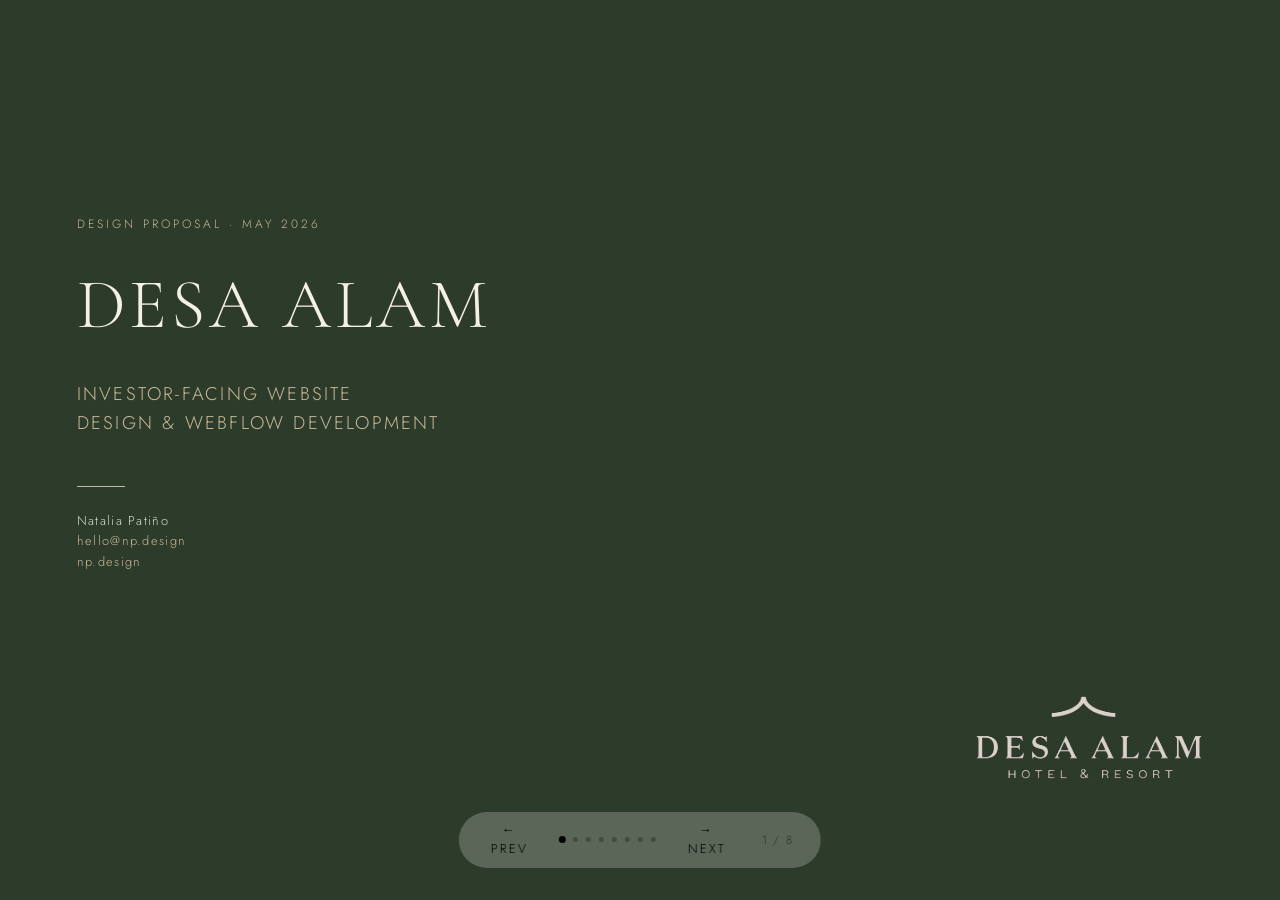
==== desa-alam/index.html @ dafca30a "Update index.html" ====
<!DOCTYPE html>
<html lang="en">
<head>
<meta charset="UTF-8">
<meta name="viewport" content="width=device-width, initial-scale=1.0">
<title>Desa Alam - Website Proposal</title>
<style>
  @import url('https://fonts.googleapis.com/css2?family=Cormorant+Garamond:ital,wght@0,300;0,400;0,500;0,600;1,300;1,400&family=Jost:wght@200;300;400&display=swap');

  *, *::before, *::after { box-sizing: border-box; margin: 0; padding: 0; }

  /* —— Primitives (opaque hex only) —— */
  :root {
    --color-white: #FFFFFF;
    --color-black: #000000;
    --beige-100: #F8F5EF;
    --beige-200: #F5F0E6;
    --beige-300: #EDE6D8;
    --beige-400: #E8DFD0;
    --beige-500: #D4C8B4;
    --beige-600: #C8B89A;
    --beige-700: #B5A898;
    --beige-800: #8C7B6E;
    --beige-900: #1E1C1A;
    --green-100: #E8F0E4;
    --green-200: #D6E0CE;
    --green-400: #5A7254;
    --green-600: #3D4F38;
    --green-800: #2D3B2A;
    --green-900: #1E2820;
    /* Nav-only transparency */
    --nav-white: #FFFFFF;
    --nav-black: #000000;
    --nav-alpha-strong: 0.72;
    --nav-alpha-weak: 0.14;
    /* Spacing (8px grid) */
    --space-4: 4px;
    --space-8: 8px;
    --space-12: 12px;
    --space-16: 16px;
    --space-24: 24px;
    --space-32: 32px;
    --space-40: 40px;
    --space-48: 48px;
    --space-56: 56px;
    --space-64: 64px;
    --space-72: 72px;
    --space-80: 80px;
    --space-96: 96px;
    --space-120: 120px;
    --space-144: 144px;
    --space-168: 168px;
    --inset-slide-x: clamp(var(--space-32), 6vw, var(--space-96));
    --inset-slide-y: clamp(var(--space-40), 5vh, var(--space-80));
    --gap-section: clamp(var(--space-24), 2vh, var(--space-40));
    /* Fixed bottom nav: offset from viewport + pill height + safe area */
    --nav-overlap: calc(var(--space-32) + var(--space-80) + env(safe-area-inset-bottom, 0px));
    /* Typography (subset, fluid; display+headline+label 1.4, body 1.6); min 12px for text tiers */
    --text-display-lg: clamp(40px, 5.5vw, 72px);
    --text-display-numeric: clamp(52px, 7vw, 96px);
    --text-display-md: clamp(32px, 3.25vw + 1rem, 56px);
    --text-headline-lg: clamp(28px, 3vw + 0.75rem, 68px);
    --text-headline-md: clamp(24px, 2.5vw + 0.65rem, 52px);
    --text-headline-sm: clamp(18px, 1.5vw + 0.7rem, 36px);
    --text-body-intro: clamp(16px, 1.25vw + 0.55rem, 34px);
    --text-body-md: clamp(12px, 0.5vw + 0.75rem, 20px);
    --text-body-sm: clamp(12px, 0.4vw + 0.65rem, 17px);
    --text-label: clamp(12px, 0.28vw + 0.58rem, 16px);
    --text-label-caps: clamp(12px, 0.22vw + 0.52rem, 14px);
    --text-name: clamp(18px, 1.35vw + 0.55rem, 28px);
    --text-serif-accent: clamp(14px, 1.35vw + 0.55rem, 24px);
  }

  .slide.theme-light {
    --bg-primary: var(--beige-200);
    --bg-secondary: var(--beige-400);
    --content-primary: var(--beige-900);
    --content-secondary: var(--green-600);
    --content-subtle: var(--beige-800);
    --border-primary: var(--beige-600);
    --border-secondary: var(--beige-500);
  }
  .slide.theme-dark {
    --bg-primary: var(--green-800);
    --bg-secondary: var(--green-900);
    --content-primary: var(--beige-200);
    --content-secondary: var(--beige-600);
    --content-subtle: var(--green-200);
    --border-primary: var(--beige-600);
    --border-secondary: var(--green-600);
  }

  html, body {
    width: 100%; height: 100%;
    background: var(--green-800);
    font-family: 'Jost', sans-serif;
    font-weight: 300;
    overflow: hidden;
  }

  .deck {
    width: 100vw;
    height: 100vh;
    height: 100dvh;
    position: relative;
  }

  .slide {
    position: absolute;
    inset: 0;
    width: 100%; height: 100%;
    display: none;
    flex-direction: column;
    background: var(--bg-primary);
    color: var(--content-primary);
  }
  .slide.active {
    display: flex;
    overflow-x: hidden;
    overflow-y: auto;
    overscroll-behavior-y: contain;
    -webkit-overflow-scrolling: touch;
  }

  #deck > .slide.s-cover.active {
    left: unset;
    top: unset;
  }

  /* NAV — neutral only; alpha allowed here only */
  .nav {
    position: fixed;
    bottom: var(--space-32); left: 50%;
    transform: translateX(-50%);
    display: flex;
    align-items: center;
    gap: var(--space-24);
    z-index: 100;
    backdrop-filter: blur(8px);
    padding: var(--space-8) var(--space-24);
    border-radius: var(--space-40);
    transition: transform 0.32s cubic-bezier(0.4, 0, 0.2, 1), opacity 0.28s ease;
  }
  .nav.nav--hidden {
    transform: translateX(-50%) translateY(calc(100% + var(--space-32) + env(safe-area-inset-bottom, 0px)));
    opacity: 0;
    pointer-events: none;
  }
  .nav.appearance-on-light {
    background: rgba(0, 0, 0, 0.72);
  }
  .nav.appearance-on-light button {
    color: var(--nav-white);
  }
  .nav.appearance-on-light button:hover { color: var(--nav-white); opacity: 0.85; }
  .nav.appearance-on-light .slide-count { color: rgba(255, 255, 255, 0.55); }
  .nav.appearance-on-light .dot { background: rgba(255, 255, 255, 0.35); }
  .nav.appearance-on-light .dot.active { background: var(--nav-white); }

  .nav.appearance-on-dark {
    background: rgba(255, 255, 255, 0.22);
  }
  .nav.appearance-on-dark button {
    color: var(--nav-black);
  }
  .nav.appearance-on-dark button:hover { opacity: 0.75; }
  .nav.appearance-on-dark .slide-count { color: rgba(0, 0, 0, 0.5); }
  .nav.appearance-on-dark .dot { background: rgba(0, 0, 0, 0.25); }
  .nav.appearance-on-dark .dot.active { background: var(--nav-black); }

  .nav button {
    background: none; border: none;
    font-family: 'Jost', sans-serif;
    font-size: var(--text-label);
    font-weight: 300;
    letter-spacing: 0.15em;
    text-transform: uppercase;
    cursor: pointer;
    padding: var(--space-4) var(--space-8);
    transition: color 0.2s, opacity 0.2s;
    display: flex;
    flex-direction: column;
    align-items: center;
    justify-content: center;
    gap: var(--space-4);
  }
  .nav-btn-arrow {
    line-height: 1;
  }
  .nav-btn-text {
    line-height: 1.2;
  }
  .nav-dots {
    display: flex; gap: var(--space-8); align-items: center;
  }
  .dot {
    width: 5px; height: 5px;
    border-radius: 50%;
    transition: background 0.3s, transform 0.3s;
    cursor: pointer;
  }
  .dot.active { transform: scale(1.4); }
  .slide-count {
    font-size: var(--text-label-caps);
    letter-spacing: 0.1em;
    min-width: var(--space-40);
    text-align: center;
  }

  /* SLIDE 1 — COVER */
  .s-cover {
    justify-content: center;
    justify-content: safe center;
    align-items: flex-start;
    padding-top: var(--inset-slide-y);
    padding-bottom: calc(var(--inset-slide-y) + var(--nav-overlap));
    padding-left: var(--inset-slide-x);
    padding-right: var(--inset-slide-x);
  }
  .s-cover .eyebrow {
    font-family: 'Jost', sans-serif;
    font-size: var(--text-label-caps);
    font-weight: 300;
    letter-spacing: 0.25em;
    text-transform: uppercase;
    color: var(--content-secondary);
    margin-bottom: var(--gap-section);
    line-height: 1.4;
  }
  .s-cover h1 {
    font-family: 'Cormorant Garamond', serif;
    font-weight: 300;
    font-size: var(--text-display-lg);
    color: var(--content-primary);
    line-height: 1.4;
    letter-spacing: 0px;
    margin-bottom: var(--space-24);
  }
  .s-cover h1.cover-brand-title {
    letter-spacing: 4px;
  }
  .s-cover h1 em {
    font-style: italic;
    color: var(--content-secondary);
  }
  .s-cover .subtitle {
    font-size: var(--text-body-md);
    font-weight: 300;
    letter-spacing: 0.12em;
    color: var(--content-secondary);
    text-transform: uppercase;
    margin-bottom: var(--space-48);
    max-width: 1000px;
    line-height: 1.6;
  }
  .cover-line {
    width: var(--space-48); height: 1px;
    background: var(--border-primary);
    margin-bottom: var(--gap-section);
  }
  .cover-meta {
    font-size: var(--text-label);
    letter-spacing: 0.1em;
    color: var(--content-subtle);
    line-height: 1.6;
  }
  .cover-meta a { color: var(--content-secondary); text-decoration: none; }
  .cover-meta a:hover { color: var(--content-primary); }
  .cover-ornament {
    position: absolute;
    right: var(--inset-slide-x); bottom: calc(var(--space-80) + 40px);
    display: block;
    max-width: min(229px, 28vw);
    min-width: 150px;
    min-height: 56px;
    width: auto;
    height: auto;
    object-fit: contain;
    mix-blend-mode: lighten;
    pointer-events: none;
    user-select: none;
  }

  /* SHARED SLIDE LAYOUTS — surface from theme */
  .s-light {}
  .s-dark {}
  .s-sand {}
  .s-green {}
  .s-dark-green {}

  .slide-inner {
    flex: 1 1 auto;
    min-height: 100%;
    display: flex;
    flex-direction: column;
    justify-content: center;
    justify-content: safe center;
    padding-top: var(--inset-slide-y);
    padding-left: var(--inset-slide-x);
    padding-right: var(--inset-slide-x);
    padding-bottom: calc(var(--inset-slide-y) + var(--nav-overlap));
  }

  .slide-header {
    margin-bottom: var(--gap-section);
  }

  .section-label {
    font-size: var(--text-label-caps);
    font-weight: 400;
    letter-spacing: 0.3em;
    text-transform: uppercase;
    margin-bottom: var(--space-16);
    color: var(--content-secondary);
    line-height: 1.4;
  }

  .slide-title {
    font-family: 'Cormorant Garamond', serif;
    font-weight: 300;
    line-height: 1.4;
    letter-spacing: 0;
    color: var(--content-primary);
  }
  .title-lg { font-size: var(--text-headline-lg); }
  .title-md { font-size: var(--text-headline-md); }

  .lede {
    font-family: 'Cormorant Garamond', serif;
    font-size: var(--text-body-intro);
    font-weight: 300;
    color: var(--content-primary);
    line-height: 1.6;
    letter-spacing: 0.01em;
    max-width: 1000px;
  }
  .lede-rule {
    width: var(--space-40);
    height: 1px;
    background: var(--border-primary);
    margin: var(--space-32) 0;
  }

  /* LIMITATIONS SLIDE */
  .limits-list {
    display: flex;
    flex-direction: column;
    gap: 0;
    padding-bottom: 96px;
  }
  .limit-row {
    display: flex;
    align-items: flex-start;
    gap: var(--space-24);
    padding: var(--space-16) 0;
    border-bottom: 1px solid var(--border-secondary);
  }
  .limit-row:first-child { border-top: 1px solid var(--border-secondary); }
  .limit-row--noborder {
    border-bottom: none;
    padding-bottom: 16px;
  }
  .limit-key {
    font-size: var(--text-label-caps);
    font-weight: 400;
    letter-spacing: 0.18em;
    text-transform: uppercase;
    color: var(--content-primary);
    min-width: 144px;
    padding-top: 2px;
    flex-shrink: 0;
    line-height: 1.4;
  }
  .limit-val {
    font-size: var(--text-body-sm);
    font-weight: 300;
    color: var(--content-secondary);
    line-height: 1.6;
    letter-spacing: 0.02em;
  }

  /* PACKAGES SLIDE */
  .packages-grid {
    display: grid;
    grid-template-columns: repeat(3, 1fr);
    gap: 2px;
    margin-top: var(--space-8);
  }
  .packages-grid--bottompad {
    padding-bottom: 96px;
  }
  .packages-grid:has(> .pkg > .pkg-days) {
    grid-template-rows: auto auto auto auto 1fr;
  }
  .packages-grid:has(> .pkg > .pkg-days) > .pkg {
    display: grid;
    grid-template-rows: subgrid;
    grid-row: span 5;
    min-height: 0;
  }
  .packages-grid:not(:has(> .pkg > .pkg-days)) {
    grid-template-rows: auto auto auto 1fr;
  }
  .packages-grid:not(:has(> .pkg > .pkg-days)) > .pkg {
    display: grid;
    grid-template-rows: subgrid;
    grid-row: span 4;
    min-height: 0;
  }
  .pkg {
    padding: var(--space-32) var(--space-24);
    background: var(--bg-secondary);
    color: var(--content-primary);
  }
  .pkg-num {
    font-family: 'Cormorant Garamond', serif;
    font-size: 14px;
    font-weight: 600;
    letter-spacing: 0.2em;
    margin-bottom: var(--gap-section);
    color: var(--content-subtle);
    line-height: 1.4;
  }
  .pkg-title {
    font-family: 'Cormorant Garamond', serif;
    font-size: var(--text-headline-sm);
    font-weight: 400;
    line-height: 1.4;
    margin-bottom: var(--space-24);
    color: var(--content-primary);
    align-self: center;
  }
  .pkg-days {
    font-size: var(--text-label-caps);
    font-weight: 400;
    letter-spacing: 0.2em;
    text-transform: uppercase;
    margin-bottom: var(--space-24);
    color: var(--content-subtle);
    line-height: 1.4;
  }
  .pkg-divider {
    height: 1px;
    margin-bottom: var(--space-24);
    background: var(--border-primary);
  }
  .pkg-items {
    display: flex;
    flex-direction: column;
    gap: var(--space-8);
    flex: 1;
    min-height: 0;
    color: var(--content-subtle);
  }
  .pkg-item {
    font-size: var(--text-body-sm);
    font-weight: 300;
    line-height: 1.6;
    letter-spacing: 0.02em;
    display: flex;
    align-items: flex-start;
    gap: var(--space-8);
    color: var(--content-secondary);
  }
  .pkg-item::before {
    content: '';
    display: block;
    width: 4px; height: 4px;
    border-radius: 50%;
    margin-top: calc((1.6em - 4px) / 2);
    flex-shrink: 0;
    background: var(--border-primary);
  }
  .pkg-items > .pkg-item:only-child::before {
    display: none;
  }

  /* TOTAL SLIDE */
  .total-layout {
    display: grid;
    grid-template-columns: 1fr 1fr;
    gap: var(--space-48);
    align-items: center;
  }
  .total-left {
    display: flex;
    flex-direction: column;
    gap: var(--space-8);
  }
  .total-equation {
    font-size: var(--text-label-caps);
    font-weight: 400;
    letter-spacing: 0.3em;
    text-transform: uppercase;
    color: var(--content-subtle);
    margin-bottom: 0;
    line-height: 1.4;
  }
  .total-amount {
    font-family: 'Cormorant Garamond', serif;
    font-size: var(--text-display-numeric);
    font-weight: 300;
    color: var(--content-primary);
    line-height: 1;
    letter-spacing: 0;
    margin-bottom: var(--gap-section);
  }
  .total-amount .currency {
    font-size: min(26px, max(12px, 0.45em));
    color: var(--content-subtle);
    margin-left: var(--space-4);
  }
  .total-note {
    font-size: var(--text-label);
    font-weight: 300;
    color: var(--content-subtle);
    line-height: 1.6;
    font-style: italic;
    max-width: 340px;
  }
  .total-right {
    border-left: 1px solid var(--border-primary);
    padding-left: var(--space-48);
  }
  .costs-label {
    font-size: var(--text-label-caps);
    font-weight: 400;
    letter-spacing: 0.3em;
    text-transform: uppercase;
    color: var(--content-subtle);
    margin-bottom: var(--space-24);
    line-height: 1.4;
  }
  .cost-row {
    display: flex;
    flex-direction: column;
    justify-content: space-between;
    align-items: flex-start;
    padding: var(--space-16) 0;
    border-bottom: none;
    gap: var(--space-8);
  }
  .cost-key {
    font-size: var(--text-label);
    font-weight: 300;
    color: var(--content-primary);
    letter-spacing: 0.03em;
    line-height: 1.6;
  }
  .cost-key strong {
    display: block;
    font-weight: 400;
    font-size: var(--text-body-sm);
    margin-bottom: 2px;
    line-height: 1.4;
  }
  .cost-val {
    font-size: var(--text-body-sm);
    font-weight: 400;
    color: var(--content-primary);
    letter-spacing: 0.03em;
    line-height: 1.4;
    white-space: nowrap;
    text-align: right;
  }
  .costs-disclaimer {
    font-size: var(--text-label);
    font-weight: 400;
    color: var(--content-subtle);
    font-style: italic;
    line-height: 1.6;
    margin-top: var(--space-12);
    max-width: 340px;
  }
  .cost-tag {
    font-size: var(--text-label-caps);
    letter-spacing: 0.15em;
    text-transform: uppercase;
    color: var(--content-secondary);
    padding: 2px var(--space-8);
    border: 1px solid var(--border-primary);
    border-radius: var(--space-40);
    margin-right: var(--space-4);
    line-height: 1.4;
  }

  /* TIMELINE */
  .tl-launch {
    margin-top: var(--space-40);
    margin-bottom: 0;
    padding-top: var(--gap-section);
    padding-bottom: 104px;
    border-top: 1px solid var(--border-secondary);
    font-size: var(--text-body-sm);
    font-weight: 300;
    color: var(--content-subtle);
    letter-spacing: 0.05em;
    line-height: 1.6;
  }
  .tl-launch strong {
    font-weight: 400;
    color: var(--content-primary);
    font-family: 'Cormorant Garamond', serif;
    font-size: var(--text-serif-accent);
    line-height: 1.4;
  }

  .slide-inner--bottompad {
    padding-bottom: calc(var(--gap-section) + var(--nav-overlap));
  }

  /* —— Responsive: package slides (three-box grid) at 568px; other slides at 480px; tablet keeps desktop layouts —— */
  @media (max-width: 568px) {
    .packages-grid {
      grid-template-columns: 1fr;
      gap: var(--space-8);
    }
    .packages-grid:has(> .pkg > .pkg-days),
    .packages-grid:not(:has(> .pkg > .pkg-days)) {
      grid-template-rows: unset;
    }
    .packages-grid:has(> .pkg > .pkg-days) > .pkg,
    .packages-grid:not(:has(> .pkg > .pkg-days)) > .pkg {
      display: flex;
      flex-direction: column;
      grid-row: auto;
      grid-template-rows: unset;
      min-height: unset;
    }
    .pkg {
      padding: var(--space-24) var(--space-16);
    }
    .pkg .pkg-title {
      align-self: stretch;
    }
    .slide-inner:has(.packages-grid) {
      padding-left: max(var(--space-32), env(safe-area-inset-left, 0px));
      padding-right: max(var(--space-32), env(safe-area-inset-right, 0px));
    }
  }

  @media (max-width: 480px) {
    .limit-row {
      flex-direction: column;
      align-items: stretch;
      gap: var(--space-8);
    }
    .limit-key {
      max-width: none;
      flex: none;
      min-width: 0;
      padding-top: 0;
    }
    .limit-val {
      flex: none;
      min-width: 0;
    }
    .total-layout {
      grid-template-columns: 1fr;
      gap: var(--gap-section);
      align-items: stretch;
    }
    .total-layout > * {
      min-width: 0;
    }
    .total-right {
      border-left: none;
      padding-left: 0;
      border-top: 1px solid var(--border-primary);
      padding-top: var(--gap-section);
    }
    .total-note {
      max-width: none;
    }
    .costs-disclaimer {
      max-width: none;
    }
    .cost-row {
      flex-direction: column;
      align-items: stretch;
      gap: var(--space-8);
    }
    .cost-val {
      white-space: normal;
      text-align: start;
      align-self: flex-start;
    }
    .slide-inner:has(.limits-list),
    .slide-inner:has(.total-layout) {
      padding-left: max(var(--space-32), env(safe-area-inset-left, 0px));
      padding-right: max(var(--space-32), env(safe-area-inset-right, 0px));
    }
    .nav {
      padding-left: var(--space-12);
      padding-right: var(--space-12);
    }
  }

  /* —— Print / Save as PDF (1280×832px, no pagination bar) —— */
  @page {
    size: 1280px 832px;
    margin: 0;
  }

  @media print {
    :root {
      --nav-overlap: 0px;
    }

    html, body {
      overflow: visible !important;
      height: auto !important;
      width: 100%;
      print-color-adjust: exact;
      -webkit-print-color-adjust: exact;
    }

    .nav {
      display: none !important;
    }

    .deck {
      position: static;
      width: 100%;
      height: auto;
      min-height: 0;
      print-color-adjust: exact;
      -webkit-print-color-adjust: exact;
    }

    .slide {
      position: relative !important;
      inset: auto !important;
      left: auto !important;
      top: auto !important;
      right: auto !important;
      bottom: auto !important;
      width: 100% !important;
      min-height: 832px;
      height: auto;
      max-height: none;
      display: flex !important;
      flex-direction: column !important;
      overflow: visible !important;
      page-break-after: always;
      break-after: page;
      page-break-inside: avoid;
      break-inside: avoid;
      print-color-adjust: exact;
      -webkit-print-color-adjust: exact;
    }

    .slide:last-child {
      page-break-after: auto;
      break-after: auto;
    }

    .slide.active {
      overflow: visible !important;
    }

    #deck > .slide.s-cover.active {
      left: auto !important;
      top: auto !important;
    }

    .limits-list,
    .tl-launch {
      padding-bottom: 0 !important;
    }
  }
</style>
</head>
<body>

<div class="deck" id="deck">

  <!-- SLIDE 1: COVER -->
  <div class="slide s-cover theme-dark active" data-index="0">
    <div class="eyebrow">Design Proposal · May 2026</div>
    <h1 class="cover-brand-title">DESA ALAM</h1>
    <div class="subtitle">
      Investor-facing website<br>
      Design &amp; Webflow Development
    </div>
    <div class="cover-line"></div>
    <div class="cover-meta">
      Natalia Patiño<br>
      <a href="mailto:hello@np.design">hello@np.design</a><br>
      <a href="https://np.design">np.design</a>
    </div>
    <img class="cover-ornament" src="assets/desa-alam-logo.png" alt="Desa Alam Hotel &amp; Resort" width="229" height="180" decoding="async" />
  </div>

  <!-- SLIDE 2: OVERVIEW -->
  <div class="slide s-light theme-light" data-index="1">
    <div class="slide-inner">
      <div class="slide-header">
        <div class="section-label">Overview</div>
        <h2 class="slide-title title-lg">DESA ALAM Website</h2>
      </div>
      <div>
        <p class="lede">
          Proposal for the design and Webflow development of DESA ALAM's investor-facing website: a multi-page digital presence communicating the project vision, investment opportunity, and team behind a luxury resort development on Lombok, Indonesia.
        </p>
        <div class="lede-rule"></div>
      </div>
    </div>
  </div>

  <!-- SLIDE 3: OBJECTIVES -->
  <div class="slide s-light theme-light" data-index="2">
    <div class="slide-inner slide-inner--bottompad">
      <div class="slide-header">
        <div class="section-label">Proposal</div>
        <h2 class="slide-title title-md">Design Objectives</h2>
      </div>
      <div class="packages-grid packages-grid--bottompad">
        <div class="pkg">
          <div class="pkg-num">01</div>
          <div class="pkg-title">Silent Luxury</div>
          <div class="pkg-divider"></div>
          <div class="pkg-items">
            <div class="pkg-item">Visual language in the spirit of Aman Resorts, editorial, calm, confident</div>
          </div>
        </div>
        <div class="pkg">
          <div class="pkg-num">02</div>
          <div class="pkg-title">Elevated Design</div>
          <div class="pkg-divider"></div>
          <div class="pkg-items">
            <div class="pkg-item">A website that feels refined from day one, reflecting the ambition of the project.</div>
          </div>
        </div>
        <div class="pkg">
          <div class="pkg-num">03</div>
          <div class="pkg-title">Selling with Confidence</div>
          <div class="pkg-divider"></div>
          <div class="pkg-items">
            <div class="pkg-item">Let the project speak for itself. The investment opportunity is presented with elegance, not pressure.</div>
          </div>
        </div>
      </div>
    </div>
  </div>

  <!-- SLIDE 4: SCOPE -->
  <div class="slide s-light theme-light" data-index="3">
    <div class="slide-inner">
      <div class="slide-header">
        <div class="section-label">Proposal</div>
        <h2 class="slide-title title-md">Scope of Work</h2>
      </div>
      <div class="limits-list">
        <div class="limit-row">
          <div class="limit-key">Home</div>
          <div class="limit-val">Vision, sense of location, navigation into key sections</div>
        </div>
        <div class="limit-row">
          <div class="limit-key">The Investment</div>
          <div class="limit-val">Opportunity overview, key metrics, investment structure, development timeline</div>
        </div>
        <div class="limit-row">
          <div class="limit-key">The Experience</div>
          <div class="limit-val">Amenities, location, resort concept, lifestyle</div>
        </div>
        <div class="limit-row">
          <div class="limit-key">The Team</div>
          <div class="limit-val">Developer profile, architecture studio, key team members, advisors</div>
        </div>
        <div class="limit-row">
          <div class="limit-key">Ready to Invest</div>
          <div class="limit-val">Next steps, contact form</div>
        </div>
        <div class="limit-row">
          <div class="limit-key">FAQs</div>
          <div class="limit-val">Answers to common questions</div>
        </div>
        <div class="limit-row limit-row--noborder">
          <div class="limit-key">Legal Pages</div>
          <div class="limit-val">Privacy Policy, Imprint, etc.</div>
        </div>
      </div>
    </div>
  </div>

  <!-- SLIDE 5: LIMITATIONS -->
  <div class="slide s-dark-green theme-dark" data-index="4">
    <div class="slide-inner">
      <div class="slide-header">
        <div class="section-label">Proposal</div>
        <h2 class="slide-title title-md">Scope Limitations</h2>
      </div>
      <div class="limits-list">
        <div class="limit-row">
          <div class="limit-key">Language</div>
          <div class="limit-val">English only: single language, no localization</div>
        </div>
        <div class="limit-row">
          <div class="limit-key">Content</div>
          <div class="limit-val">Final copy, photography, and renders provided by the client. I advise on structure and content needs, and support with AI-generated imagery and copy drafts as needed.</div>
        </div>
        <div class="limit-row">
          <div class="limit-key">SEO</div>
          <div class="limit-val">Webflow outputs clean, fast, SEO-friendly code. Keyword strategy, content SEO, and ongoing optimisation are not included.</div>
        </div>
        <div class="limit-row">
          <div class="limit-key">Analytics</div>
          <div class="limit-val">Google Analytics can be connected via a simple embed at no extra cost. Event tracking, conversion funnels, and monitoring are not part of the scope.</div>
        </div>
        <div class="limit-row">
          <div class="limit-key">Domain</div>
          <div class="limit-val">The client is responsible for purchasing their own domain.</div>
        </div>
        <div class="limit-row limit-row--noborder">
          <div class="limit-key">PDF Brochure</div>
          <div class="limit-val">Design and layout of the downloadable PDF is not included in this scope, as the complexity and extent of the document is not yet defined. Depending on requirements, this can be scoped as a separate add-on.</div>
        </div>
      </div>
    </div>
  </div>

  <!-- SLIDE 6: WORKING PACKAGES -->
  <div class="slide s-light theme-light" data-index="5">
    <div class="slide-inner slide-inner--bottompad">
      <div class="slide-header">
        <div class="section-label">Proposal</div>
        <h2 class="slide-title title-md">Design Process &amp; Timeline</h2>
      </div>
      <div class="packages-grid">
        <div class="pkg">
          <div class="pkg-num">01</div>
          <div class="pkg-title">Concept &amp; Structure</div>
          <div class="pkg-days">2 design days</br>CW 23</div>
          <div class="pkg-divider"></div>
          <div class="pkg-items">
            <div class="pkg-item">Information architecture and page structure for all pages</div>
            <div class="pkg-item">Wireframe-level layouts</div>
            <div class="pkg-item">Content briefing: defining what copy, imagery, and assets are needed per page</div>
          </div>
        </div>
        <div class="pkg">
          <div class="pkg-num">02</div>
          <div class="pkg-title">Visual Design</div>
          <div class="pkg-days">4 design days</br>CW 24/25</div>
          <div class="pkg-divider"></div>
          <div class="pkg-items">
            <div class="pkg-item">High-fidelity design and visual language of the website</div>
            <div class="pkg-item">Typography system, colour palette, UI components, spacing and layout (built on CI, logo and brand colours provided by client)</div>
            <div class="pkg-item">Desktop, tablet and mobile layouts</div>
          </div>
        </div>
        <div class="pkg">
          <div class="pkg-num">03</div>
          <div class="pkg-title">Webflow Build &amp; Launch</div>
          <div class="pkg-days">4 design days</br>CW 26/27</div>
          <div class="pkg-divider"></div>
          <div class="pkg-items">
            <div class="pkg-item">Full build in Webflow</div>
            <div class="pkg-item">Responsive implementation (desktop, tablet, mobile)</div>
            <div class="pkg-item">Pre-launch QA</div>
            <div class="pkg-item">Domain connection</div>
          </div>
        </div>
      </div>
      <div class="tl-launch">
        Launch first week of July 2026 (assuming kick-off on June 1st)
      </div>
    </div>
  </div>

  <!-- SLIDE 7: TOTAL + COSTS -->
  <div class="slide s-light theme-light" data-index="6">
    <div class="slide-inner">
      <div class="slide-header">
        <div class="section-label">Proposal</div>
        <h2 class="slide-title title-md">Total Cost</h2>
      </div>
      <div class="total-layout">
        <div class="total-left">
          <div class="total-equation">10 days × 800 EUR</div>
          <div class="total-amount">8.000<span class="currency">EUR</span></div>
        </div>
        <div class="total-right">
          <div class="costs-label">Webflow hosting</div>
          <div class="cost-row">
            <div class="cost-key">
              <strong>Webflow Premium Plan</strong>
            </div>
            <div class="cost-val">~$25 / month</div>
          </div>
          <div class="costs-disclaimer">
            Indicative costs for orientation. Final hosting will depend on the site's actual needs.
          </div>
        </div>
      </div>
    </div>
  </div>

  <!-- SLIDE 8: CLOSING -->
  <div class="slide s-cover theme-dark" data-index="7">
    <div class="eyebrow">DESA ALAM · Lombok</div>
    <h1>Looking forward to hearing your thoughts.</h1>
    <div class="subtitle">
      Please reach out if you have any questions or if anything needs adjusting.
    </div>
    <div class="cover-line"></div>
    <div class="cover-meta">
      Natalia Patiño<br>
      <a href="mailto:hello@np.design">hello@np.design</a><br>
      <a href="https://np.design">np.design</a>
    </div>
  </div>

</div>

<!-- NAV -->
<nav class="nav appearance-on-dark" role="navigation" aria-label="Slide navigation">
  <button type="button" onclick="go(-1)" aria-label="Previous slide"><span class="nav-btn-arrow" aria-hidden="true">←</span><span class="nav-btn-text">Prev</span></button>
  <div class="nav-dots" id="dots"></div>
  <button type="button" onclick="go(1)" aria-label="Next slide"><span class="nav-btn-arrow" aria-hidden="true">→</span><span class="nav-btn-text">Next</span></button>
  <span class="slide-count" id="count"></span>
</nav>

<script>
const slides = document.querySelectorAll('.slide');
const dotsEl = document.getElementById('dots');
const countEl = document.getElementById('count');
const navEl = document.querySelector('.nav');
let cur = 0;
const total = slides.length;

const SCROLL_DIR_THRESHOLD = 6;
const SCROLL_HIDE_MIN = 28;
let lastSlideScrollTop = 0;
let navTouchStart = null;

function showNav() {
  if (navEl) navEl.classList.remove('nav--hidden');
}

function hideNav() {
  if (navEl) navEl.classList.add('nav--hidden');
}

function onSlideScroll(e) {
  const el = e.currentTarget;
  const st = el.scrollTop;
  const dy = st - lastSlideScrollTop;
  if (Math.abs(dy) < SCROLL_DIR_THRESHOLD) {
    lastSlideScrollTop = st;
    return;
  }
  if (dy > 0 && st > SCROLL_HIDE_MIN) hideNav();
  else if (dy < 0) showNav();
  lastSlideScrollTop = st;
}

function bindActiveSlideScroll() {
  slides.forEach((s) => s.removeEventListener('scroll', onSlideScroll));
  const active = document.querySelector('.slide.active');
  if (active) {
    lastSlideScrollTop = active.scrollTop;
    active.addEventListener('scroll', onSlideScroll, { passive: true });
  }
}

document.addEventListener('click', (e) => {
  if (!navEl || navEl.contains(e.target)) return;
  showNav();
});

document.addEventListener('touchstart', (e) => {
  if (e.touches.length !== 1) return;
  const t = e.touches[0];
  navTouchStart = { x: t.clientX, y: t.clientY };
}, { passive: true });

document.addEventListener('touchend', (e) => {
  if (!navTouchStart || !navEl || !e.changedTouches.length) return;
  const t = e.changedTouches[0];
  const dx = Math.abs(t.clientX - navTouchStart.x);
  const dy = Math.abs(t.clientY - navTouchStart.y);
  navTouchStart = null;
  if (dx > 22 || dy > 22) return;
  if (!navEl.contains(t.target)) showNav();
}, { passive: true });

slides.forEach((_, i) => {
  const d = document.createElement('div');
  d.className = 'dot' + (i === 0 ? ' active' : '');
  d.onclick = () => goTo(i);
  dotsEl.appendChild(d);
});

function updateNavAppearance() {
  if (!navEl) return;
  const active = document.querySelector('.slide.active');
  navEl.classList.remove('appearance-on-light', 'appearance-on-dark');
  if (active && active.classList.contains('theme-light')) {
    navEl.classList.add('appearance-on-light');
  } else {
    navEl.classList.add('appearance-on-dark');
  }
}

function goTo(n) {
  slides[cur].classList.remove('active');
  dotsEl.children[cur].classList.remove('active');
  cur = Math.max(0, Math.min(total - 1, n));
  slides[cur].classList.add('active');
  dotsEl.children[cur].classList.add('active');
  countEl.textContent = (cur + 1) + ' / ' + total;
  updateNavAppearance();
  showNav();
  bindActiveSlideScroll();
}

function go(dir) { goTo(cur + dir); }

document.addEventListener('keydown', e => {
  if (e.key === 'ArrowRight' || e.key === 'ArrowDown') go(1);
  if (e.key === 'ArrowLeft' || e.key === 'ArrowUp') go(-1);
});

goTo(0);
</script>
</body>
</html>
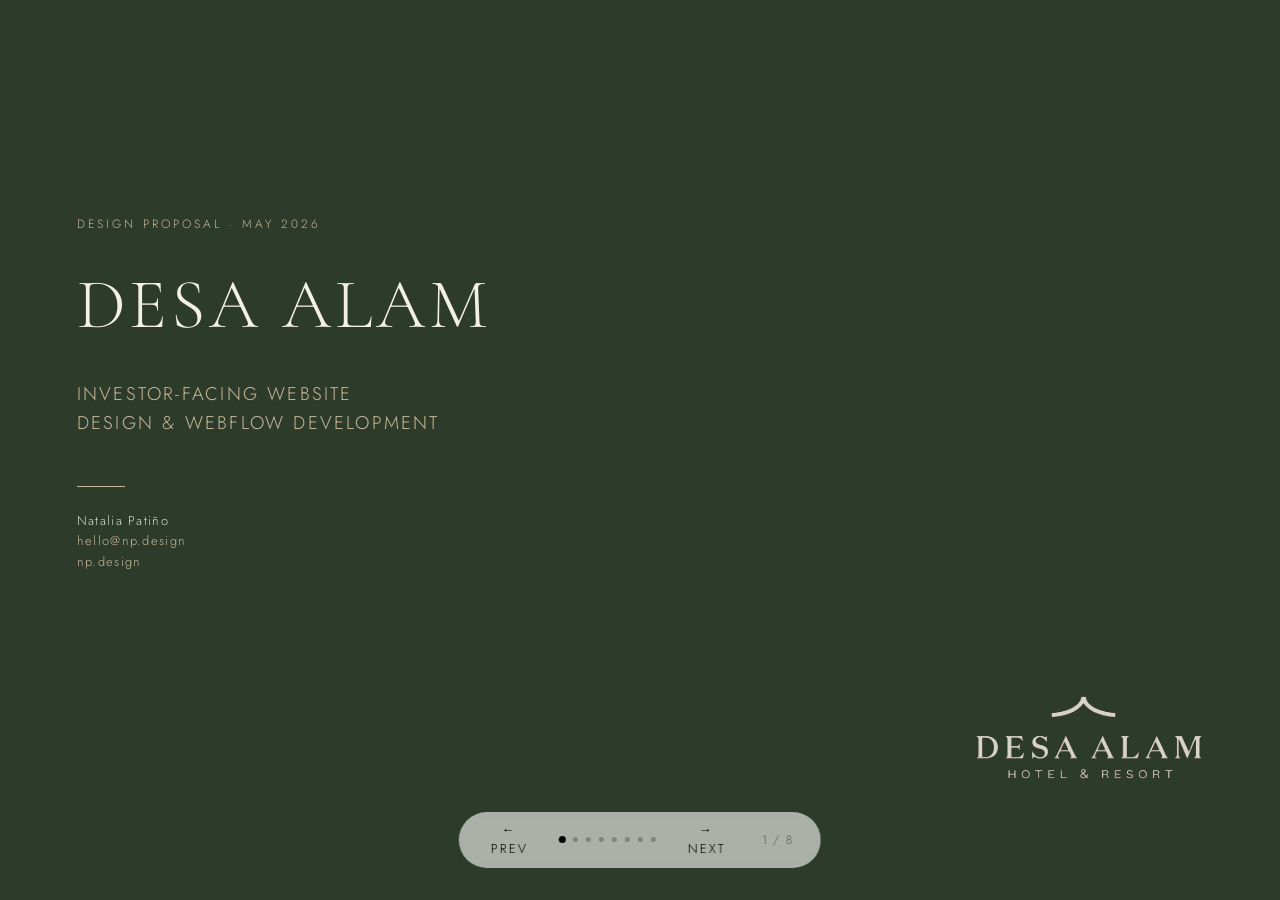
==== commit 5918b282: "Update index.html" ====
--- a/desa-alam/index.html
+++ b/desa-alam/index.html
@@ -60,7 +60,7 @@
     --text-display-numeric: clamp(52px, 7vw, 96px);
     --text-display-md: clamp(32px, 3.25vw + 1rem, 56px);
     --text-headline-lg: clamp(28px, 3vw + 0.75rem, 68px);
-    --text-headline-md: clamp(24px, 2.5vw + 0.65rem, 52px);
+    --text-headline-md: clamp(32px, 2.5vw + 0.65rem, 52px);
     --text-headline-sm: clamp(18px, 1.5vw + 0.7rem, 36px);
     --text-body-intro: clamp(16px, 1.25vw + 0.55rem, 34px);
     --text-body-md: clamp(12px, 0.5vw + 0.75rem, 20px);
@@ -158,7 +158,7 @@
   .nav.appearance-on-light .dot.active { background: var(--nav-white); }
 
   .nav.appearance-on-dark {
-    background: rgba(255, 255, 255, 0.22);
+    background: rgba(255, 255, 255, 0.6);
   }
   .nav.appearance-on-dark button {
     color: var(--nav-black);
@@ -878,7 +878,7 @@
         </div>
         <div class="limit-row limit-row--noborder">
           <div class="limit-key">Legal Pages</div>
-          <div class="limit-val">Privacy Policy, Imprint, etc.</div>
+          <div class="limit-val">Privacy policy, imprint, etc.</div>
         </div>
       </div>
     </div>
@@ -931,7 +931,7 @@
         <div class="pkg">
           <div class="pkg-num">01</div>
           <div class="pkg-title">Concept &amp; Structure</div>
-          <div class="pkg-days">2 design days</br>CW 23</div>
+          <div class="pkg-days">2 design days</br>Cal week 23</div>
           <div class="pkg-divider"></div>
           <div class="pkg-items">
             <div class="pkg-item">Information architecture and page structure for all pages</div>
@@ -942,7 +942,7 @@
         <div class="pkg">
           <div class="pkg-num">02</div>
           <div class="pkg-title">Visual Design</div>
-          <div class="pkg-days">4 design days</br>CW 24/25</div>
+          <div class="pkg-days">4 design days</br>Cal week 24/25</div>
           <div class="pkg-divider"></div>
           <div class="pkg-items">
             <div class="pkg-item">High-fidelity design and visual language of the website</div>
@@ -953,7 +953,7 @@
         <div class="pkg">
           <div class="pkg-num">03</div>
           <div class="pkg-title">Webflow Build &amp; Launch</div>
-          <div class="pkg-days">4 design days</br>CW 26/27</div>
+          <div class="pkg-days">4 design days</br>Cal week 26/27</div>
           <div class="pkg-divider"></div>
           <div class="pkg-items">
             <div class="pkg-item">Full build in Webflow</div>
